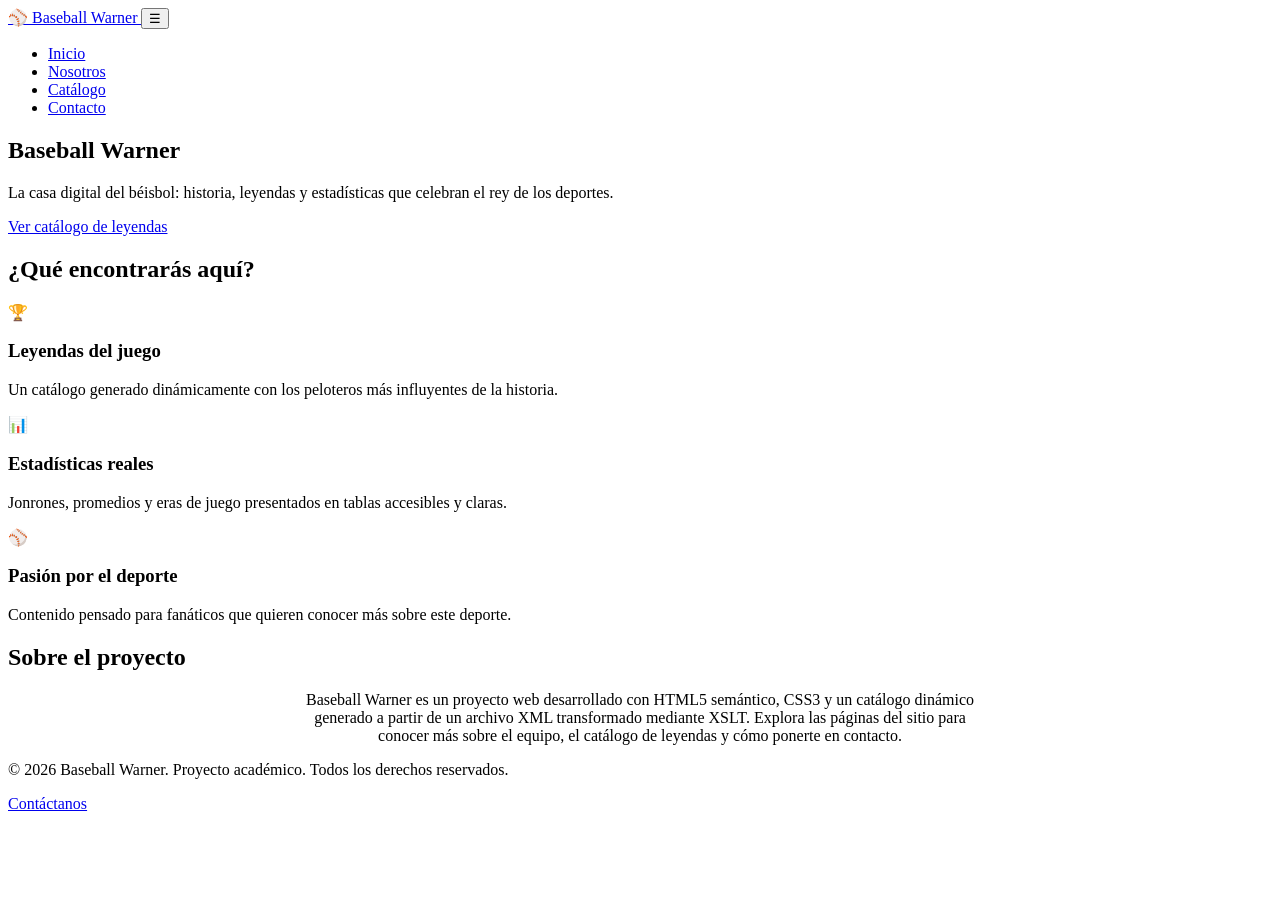
==== index.html @ 01620bcf "Add files via upload" ====
<!DOCTYPE html>
<html lang="es">
<head>
  <meta charset="UTF-8">
  <meta name="viewport" content="width=device-width, initial-scale=1.0">
  <title>Baseball Warner | Inicio</title>
  <meta name="description" content="Baseball Warner: la historia, los récords y las leyendas del béisbol en un solo sitio.">
  <link rel="stylesheet" href="css/styles.css">
</head>
<body>

  <header class="site-header">
    <nav class="navbar" aria-label="Navegación principal">
      <a href="index.html" class="navbar__brand">
        <span class="ball" aria-hidden="true">⚾</span> Baseball Warner
      </a>
      <button class="navbar__toggle" aria-label="Abrir menú" aria-expanded="false">☰</button>
      <ul class="navbar__menu">
        <li><a href="index.html" aria-current="page">Inicio</a></li>
        <li><a href="about.html">Nosotros</a></li>
        <li><a href="catalog.html">Catálogo</a></li>
        <li><a href="contact.html">Contacto</a></li>
      </ul>
    </nav>
  </header>

  <main>
    <section class="hero">
      <h1>Baseball Warner</h1>
      <p>La casa digital del béisbol: historia, leyendas y estadísticas que celebran el rey de los deportes.</p>
      <a href="catalog.html" class="btn">Ver catálogo de leyendas</a>
    </section>

    <section class="container">
      <h2 class="section-title">¿Qué encontrarás aquí?</h2>
      <div class="features">
        <article class="feature-card">
          <div class="icon" aria-hidden="true">🏆</div>
          <h3>Leyendas del juego</h3>
          <p>Un catálogo generado dinámicamente con los peloteros más influyentes de la historia.</p>
        </article>
        <article class="feature-card">
          <div class="icon" aria-hidden="true">📊</div>
          <h3>Estadísticas reales</h3>
          <p>Jonrones, promedios y eras de juego presentados en tablas accesibles y claras.</p>
        </article>
        <article class="feature-card">
          <div class="icon" aria-hidden="true">⚾</div>
          <h3>Pasión por el deporte</h3>
          <p>Contenido pensado para fanáticos que quieren conocer más sobre este deporte.</p>
        </article>
      </div>
    </section>

    <section class="container">
      <h2 class="section-title">Sobre el proyecto</h2>
      <p style="max-width:700px;margin:0 auto;text-align:center;color:var(--color-text-light);">
        Baseball Warner es un proyecto web desarrollado con HTML5 semántico, CSS3 y un catálogo
        dinámico generado a partir de un archivo XML transformado mediante XSLT. Explora las páginas
        del sitio para conocer más sobre el equipo, el catálogo de leyendas y cómo ponerte en contacto.
      </p>
    </section>
  </main>

  <footer class="site-footer">
    <p>&copy; 2026 Baseball Warner. Proyecto académico. Todos los derechos reservados.</p>
    <p><a href="contact.html">Contáctanos</a></p>
  </footer>

  <script src="js/main.js"></script>
</body>
</html>
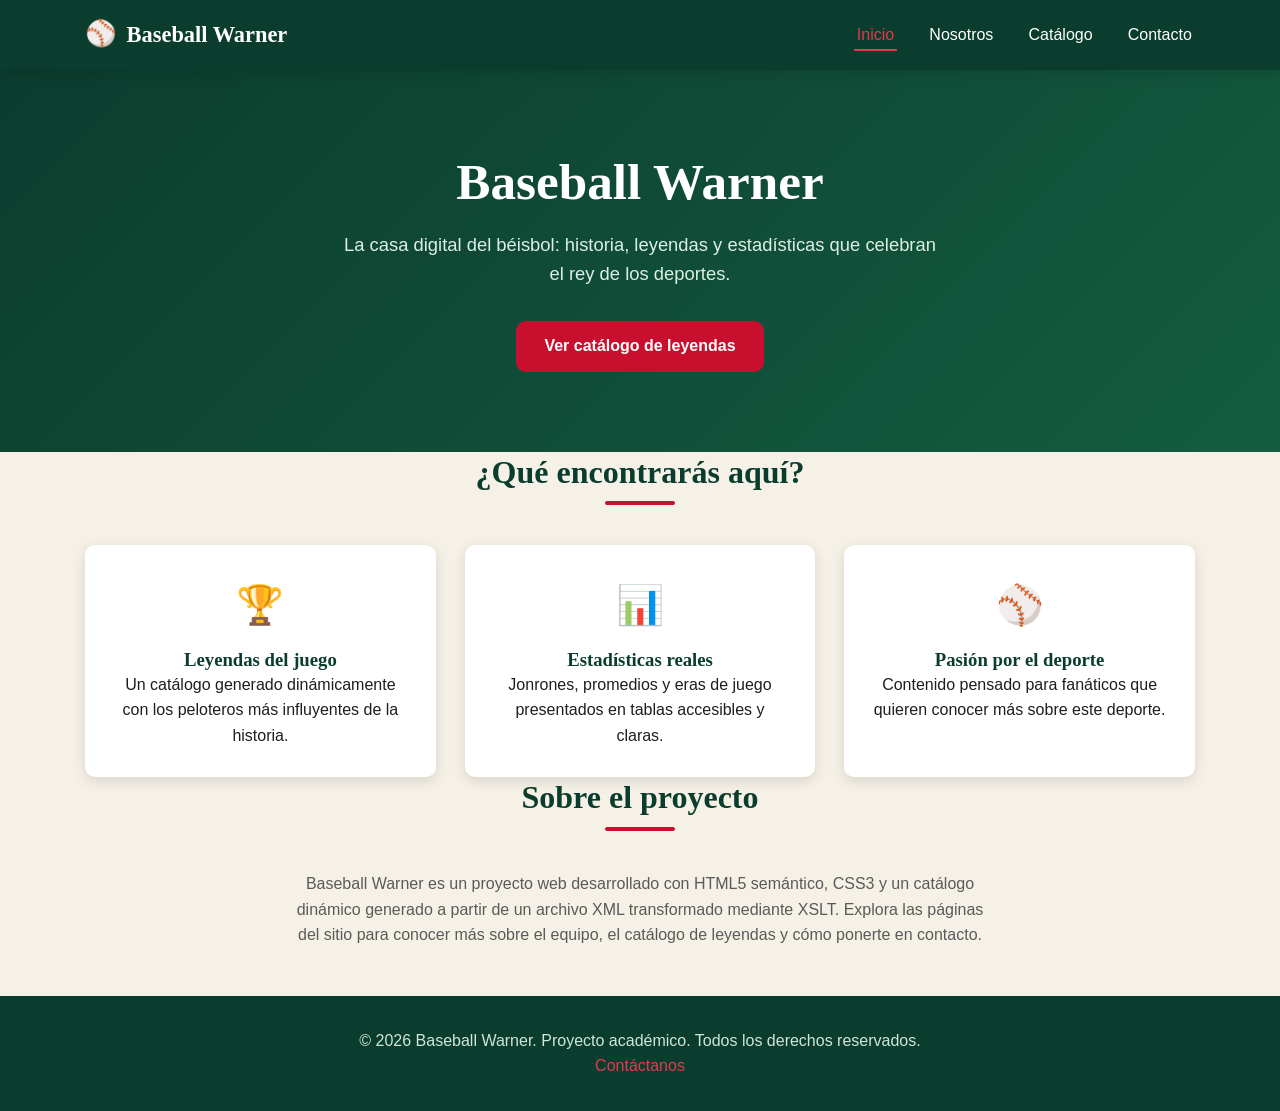
==== commit 315347cc: "Update index.html" ====
--- a/index.html
+++ b/index.html
@@ -5,7 +5,7 @@
   <meta name="viewport" content="width=device-width, initial-scale=1.0">
   <title>Baseball Warner | Inicio</title>
   <meta name="description" content="Baseball Warner: la historia, los récords y las leyendas del béisbol en un solo sitio.">
-  <link rel="stylesheet" href="css/styles.css">
+  <link rel="stylesheet" href="styles.css">
 </head>
 <body>
 
--- a/styles.css
+++ b/styles.css
@@ -0,0 +1,497 @@
+/* ==========================================================================
+   Baseball Warner - Hoja de estilos principal
+   ========================================================================== */
+
+:root {
+  --color-primary: #0b3d2e;
+  --color-primary-light: #145c41;
+  --color-accent: #c8102e;
+  --color-accent-light: #e63950;
+  --color-cream: #f6f1e7;
+  --color-white: #ffffff;
+  --color-text: #1e1e1e;
+  --color-text-light: #5a5a5a;
+  --color-border: #dcd4c2;
+
+  --font-heading: 'Georgia', 'Times New Roman', serif;
+  --font-body: 'Segoe UI', Tahoma, Verdana, sans-serif;
+
+  --radius: 10px;
+  --shadow: 0 4px 14px rgba(0, 0, 0, 0.12);
+  --transition: 0.3s ease;
+
+  --max-width: 1150px;
+}
+
+* {
+  box-sizing: border-box;
+  margin: 0;
+  padding: 0;
+}
+
+html {
+  scroll-behavior: smooth;
+}
+
+body {
+  font-family: var(--font-body);
+  color: var(--color-text);
+  background-color: var(--color-cream);
+  line-height: 1.6;
+}
+
+img {
+  max-width: 100%;
+  display: block;
+}
+
+a {
+  color: inherit;
+  text-decoration: none;
+}
+
+h1, h2, h3, h4 {
+  font-family: var(--font-heading);
+  color: var(--color-primary);
+  line-height: 1.25;
+}
+
+ul {
+  list-style: none;
+}
+
+.container {
+  width: 100%;
+  max-width: var(--max-width);
+  margin: 0 auto;
+  padding: 0 1.25rem;
+}
+
+/* ============================= HEADER / NAV ============================= */
+
+.site-header {
+  background: var(--color-primary);
+  position: sticky;
+  top: 0;
+  z-index: 100;
+  box-shadow: var(--shadow);
+}
+
+.navbar {
+  display: flex;
+  align-items: center;
+  justify-content: space-between;
+  padding: 0.9rem 1.25rem;
+  max-width: var(--max-width);
+  margin: 0 auto;
+}
+
+.navbar__brand {
+  display: flex;
+  align-items: center;
+  gap: 0.6rem;
+  font-family: var(--font-heading);
+  font-size: 1.4rem;
+  font-weight: bold;
+  color: var(--color-white);
+}
+
+.navbar__brand .ball {
+  font-size: 1.6rem;
+  animation: spin 4s linear infinite;
+}
+
+.navbar__toggle {
+  display: none;
+  background: none;
+  border: none;
+  color: var(--color-white);
+  font-size: 1.6rem;
+  cursor: pointer;
+}
+
+.navbar__menu {
+  display: flex;
+  gap: 1.8rem;
+}
+
+.navbar__menu a {
+  color: var(--color-white);
+  font-weight: 500;
+  padding: 0.4rem 0.2rem;
+  border-bottom: 2px solid transparent;
+  transition: border-color var(--transition), color var(--transition);
+}
+
+.navbar__menu a:hover,
+.navbar__menu a:focus,
+.navbar__menu a[aria-current="page"] {
+  border-color: var(--color-accent-light);
+  color: var(--color-accent-light);
+}
+
+/* =============================== HERO =================================== */
+
+.hero {
+  background: linear-gradient(135deg, var(--color-primary), var(--color-primary-light));
+  color: var(--color-white);
+  padding: 5rem 1.25rem;
+  text-align: center;
+}
+
+.hero h1 {
+  color: var(--color-white);
+  font-size: clamp(2rem, 5vw, 3.2rem);
+  animation: fadeInUp 0.8s ease both;
+}
+
+.hero p {
+  max-width: 600px;
+  margin: 1rem auto 2rem;
+  font-size: 1.15rem;
+  color: #dcefe4;
+  animation: fadeInUp 0.8s ease 0.15s both;
+}
+
+.btn {
+  display: inline-block;
+  background: var(--color-accent);
+  color: var(--color-white);
+  padding: 0.8rem 1.8rem;
+  border-radius: var(--radius);
+  font-weight: 600;
+  border: none;
+  cursor: pointer;
+  transition: transform var(--transition), background var(--transition);
+  animation: fadeInUp 0.8s ease 0.3s both;
+}
+
+.btn:hover,
+.btn:focus {
+  background: var(--color-accent-light);
+  transform: translateY(-3px);
+}
+
+/* ============================ SECTIONS =================================== */
+
+section {
+  padding: 4rem 0;
+}
+
+.section-title {
+  text-align: center;
+  font-size: 2rem;
+  margin-bottom: 2.5rem;
+  position: relative;
+}
+
+.section-title::after {
+  content: "";
+  display: block;
+  width: 70px;
+  height: 4px;
+  background: var(--color-accent);
+  margin: 0.6rem auto 0;
+  border-radius: 4px;
+}
+
+.features {
+  display: grid;
+  grid-template-columns: repeat(3, 1fr);
+  gap: 1.8rem;
+}
+
+.feature-card {
+  background: var(--color-white);
+  border-radius: var(--radius);
+  padding: 1.8rem;
+  text-align: center;
+  box-shadow: var(--shadow);
+  transition: transform var(--transition), box-shadow var(--transition);
+}
+
+.feature-card:hover {
+  transform: translateY(-6px);
+  box-shadow: 0 10px 24px rgba(0, 0, 0, 0.16);
+}
+
+.feature-card .icon {
+  font-size: 2.4rem;
+  margin-bottom: 0.8rem;
+}
+
+/* ============================ CATALOG GRID =============================== */
+
+.catalog-grid {
+  display: grid;
+  grid-template-columns: repeat(auto-fit, minmax(260px, 1fr));
+  gap: 1.6rem;
+}
+
+.player-card {
+  background: var(--color-white);
+  border-radius: var(--radius);
+  padding: 1.5rem;
+  box-shadow: var(--shadow);
+  border-top: 4px solid var(--color-accent);
+  animation: fadeInUp 0.5s ease both;
+}
+
+.player-card__header {
+  display: flex;
+  align-items: baseline;
+  justify-content: space-between;
+  gap: 0.6rem;
+  flex-wrap: wrap;
+  margin-bottom: 0.8rem;
+  border-bottom: 1px solid var(--color-border);
+  padding-bottom: 0.6rem;
+}
+
+.player-card__position {
+  font-size: 0.85rem;
+  color: var(--color-accent);
+  font-weight: 600;
+  text-transform: uppercase;
+}
+
+.player-card__stats {
+  display: grid;
+  grid-template-columns: 1fr 1fr;
+  gap: 0.6rem 1rem;
+  margin-bottom: 0.9rem;
+}
+
+.player-card__stats dt {
+  font-size: 0.75rem;
+  color: var(--color-text-light);
+  text-transform: uppercase;
+}
+
+.player-card__stats dd {
+  font-weight: 600;
+}
+
+.player-card__desc {
+  font-size: 0.92rem;
+  color: var(--color-text-light);
+}
+
+.catalog-status {
+  text-align: center;
+  color: var(--color-text-light);
+  padding: 2rem 0;
+}
+
+/* ============================= TABLE ===================================== */
+
+.table-wrapper {
+  overflow-x: auto;
+  border-radius: var(--radius);
+  box-shadow: var(--shadow);
+}
+
+table {
+  width: 100%;
+  border-collapse: collapse;
+  background: var(--color-white);
+  min-width: 560px;
+}
+
+caption {
+  text-align: left;
+  font-weight: 600;
+  padding: 0.8rem 1rem;
+  background: var(--color-primary);
+  color: var(--color-white);
+}
+
+th, td {
+  padding: 0.85rem 1rem;
+  text-align: left;
+  border-bottom: 1px solid var(--color-border);
+}
+
+thead th {
+  background: var(--color-primary-light);
+  color: var(--color-white);
+}
+
+tbody tr:hover {
+  background: var(--color-cream);
+}
+
+/* ========================== CONTACT FORM ================================= */
+
+.contact-layout {
+  display: grid;
+  grid-template-columns: 1fr 1fr;
+  gap: 2.5rem;
+  align-items: start;
+}
+
+form {
+  background: var(--color-white);
+  padding: 2rem;
+  border-radius: var(--radius);
+  box-shadow: var(--shadow);
+  display: flex;
+  flex-direction: column;
+  gap: 1.2rem;
+}
+
+.form-group {
+  display: flex;
+  flex-direction: column;
+  gap: 0.4rem;
+}
+
+label {
+  font-weight: 600;
+  font-size: 0.9rem;
+}
+
+input, textarea, select {
+  padding: 0.7rem 0.9rem;
+  border: 1px solid var(--color-border);
+  border-radius: 6px;
+  font-family: inherit;
+  font-size: 1rem;
+  transition: border-color var(--transition), box-shadow var(--transition);
+}
+
+input:focus, textarea:focus, select:focus {
+  outline: none;
+  border-color: var(--color-primary-light);
+  box-shadow: 0 0 0 3px rgba(20, 92, 65, 0.15);
+}
+
+input:invalid:not(:placeholder-shown),
+textarea:invalid:not(:placeholder-shown) {
+  border-color: var(--color-accent);
+}
+
+.error-message {
+  color: var(--color-accent);
+  font-size: 0.8rem;
+  min-height: 1em;
+}
+
+.form-status {
+  padding: 0.9rem;
+  border-radius: 6px;
+  display: none;
+}
+
+.form-status.success {
+  display: block;
+  background: #e5f5ec;
+  color: var(--color-primary);
+}
+
+.contact-info {
+  display: flex;
+  flex-direction: column;
+  gap: 1.2rem;
+}
+
+.contact-info .info-item {
+  background: var(--color-white);
+  padding: 1.2rem;
+  border-radius: var(--radius);
+  box-shadow: var(--shadow);
+}
+
+/* ============================== FOOTER ==================================== */
+
+.site-footer {
+  background: var(--color-primary);
+  color: #cfe6da;
+  text-align: center;
+  padding: 2rem 1.25rem;
+  margin-top: 3rem;
+}
+
+.site-footer a {
+  color: var(--color-accent-light);
+}
+
+/* ============================= ANIMATIONS ================================= */
+
+@keyframes fadeInUp {
+  from {
+    opacity: 0;
+    transform: translateY(18px);
+  }
+  to {
+    opacity: 1;
+    transform: translateY(0);
+  }
+}
+
+@keyframes spin {
+  from { transform: rotate(0deg); }
+  to { transform: rotate(360deg); }
+}
+
+/* ============================ BREAKPOINTS ================================= */
+
+/* Escritorio grande */
+@media (min-width: 901px) {
+  .features {
+    grid-template-columns: repeat(3, 1fr);
+  }
+
+  .contact-layout {
+    grid-template-columns: 1fr 1fr;
+  }
+}
+
+/* Tablet */
+@media (max-width: 900px) {
+  .features {
+    grid-template-columns: repeat(2, 1fr);
+  }
+
+  .contact-layout {
+    grid-template-columns: 1fr;
+  }
+}
+
+/* Mobile */
+@media (max-width: 620px) {
+  .navbar__toggle {
+    display: block;
+  }
+
+  .navbar__menu {
+    position: absolute;
+    top: 100%;
+    left: 0;
+    right: 0;
+    background: var(--color-primary);
+    flex-direction: column;
+    gap: 0;
+    max-height: 0;
+    overflow: hidden;
+    transition: max-height var(--transition);
+  }
+
+  .navbar__menu.is-open {
+    max-height: 300px;
+  }
+
+  .navbar__menu a {
+    padding: 1rem 1.25rem;
+    display: block;
+    border-bottom: 1px solid rgba(255,255,255,0.08);
+  }
+
+  .features {
+    grid-template-columns: 1fr;
+  }
+
+  .hero {
+    padding: 3.5rem 1.25rem;
+  }
+}
